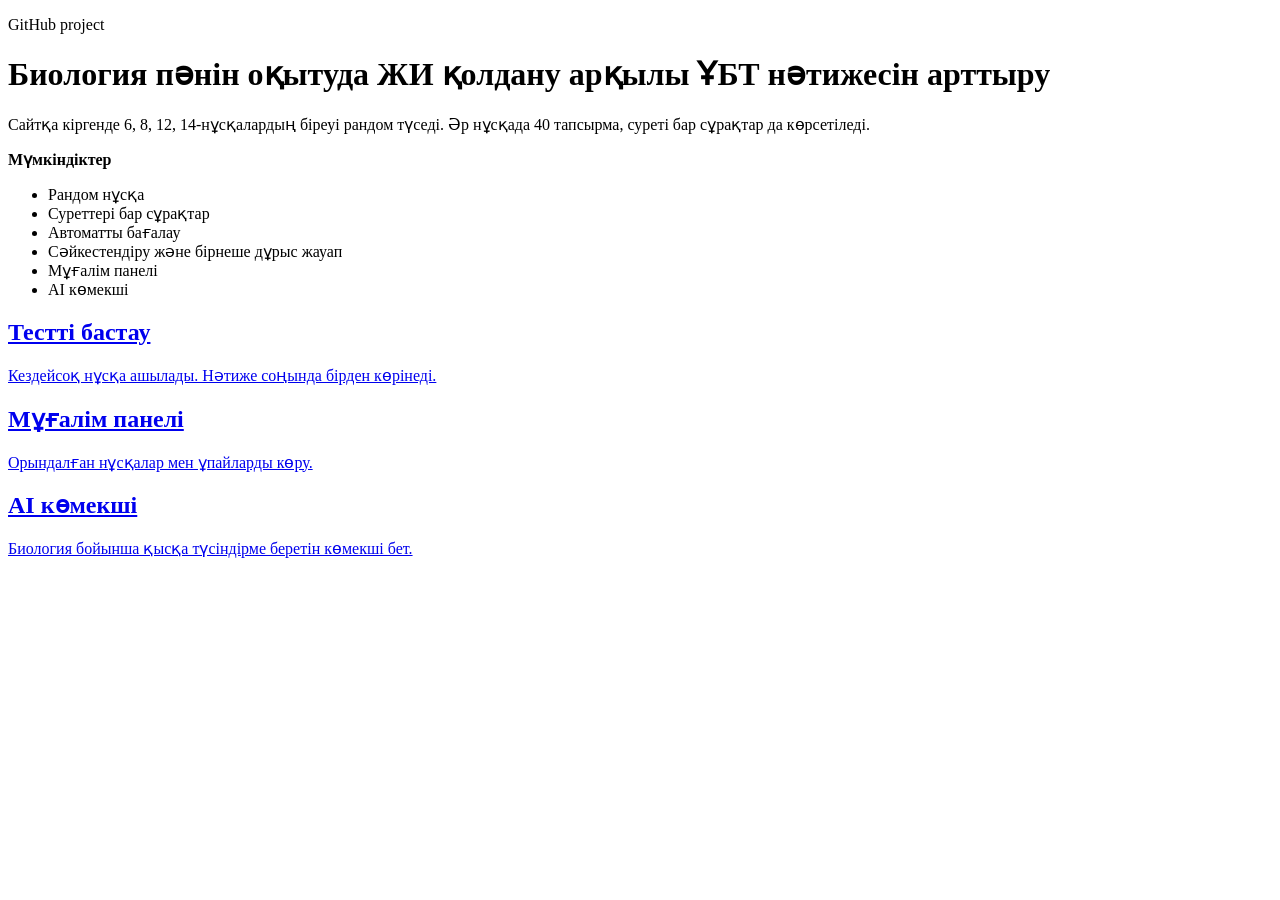
==== index.html @ 014b9c43 "Create index.html" ====
<!doctype html>
<html lang="kk">
<head>
  <meta charset="UTF-8">
  <meta name="viewport" content="width=device-width, initial-scale=1.0">
  <title>ЖИ + Биология ҰБТ</title>
  <link rel="stylesheet" href="style.css">
</head>
<body>
  <div class="shell">
    <header class="hero">
      <div>
        <p class="eyebrow">GitHub project</p>
        <h1>Биология пәнін оқытуда ЖИ қолдану арқылы ҰБТ нәтижесін арттыру</h1>
        <p class="lead">
          Сайтқа кіргенде 6, 8, 12, 14-нұсқалардың біреуі рандом түседі.
          Әр нұсқада 40 тапсырма, суреті бар сұрақтар да көрсетіледі.
        </p>
      </div>

      <div class="hero-card">
        <p><strong>Мүмкіндіктер</strong></p>
        <ul>
          <li>Рандом нұсқа</li>
          <li>Суреттері бар сұрақтар</li>
          <li>Автоматты бағалау</li>
          <li>Сәйкестендіру және бірнеше дұрыс жауап</li>
          <li>Мұғалім панелі</li>
          <li>AI көмекші</li>
        </ul>
      </div>
    </header>

    <main class="grid">
      <a class="card action" href="test.html">
        <h2>Тестті бастау</h2>
        <p>Кездейсоқ нұсқа ашылады. Нәтиже соңында бірден көрінеді.</p>
      </a>

      <a class="card action" href="teacher.html">
        <h2>Мұғалім панелі</h2>
        <p>Орындалған нұсқалар мен ұпайларды көру.</p>
      </a>

      <a class="card action" href="bot.html">
        <h2>AI көмекші</h2>
        <p>Биология бойынша қысқа түсіндірме беретін көмекші бет.</p>
      </a>
    </main>
  </div>
</body>
</html>
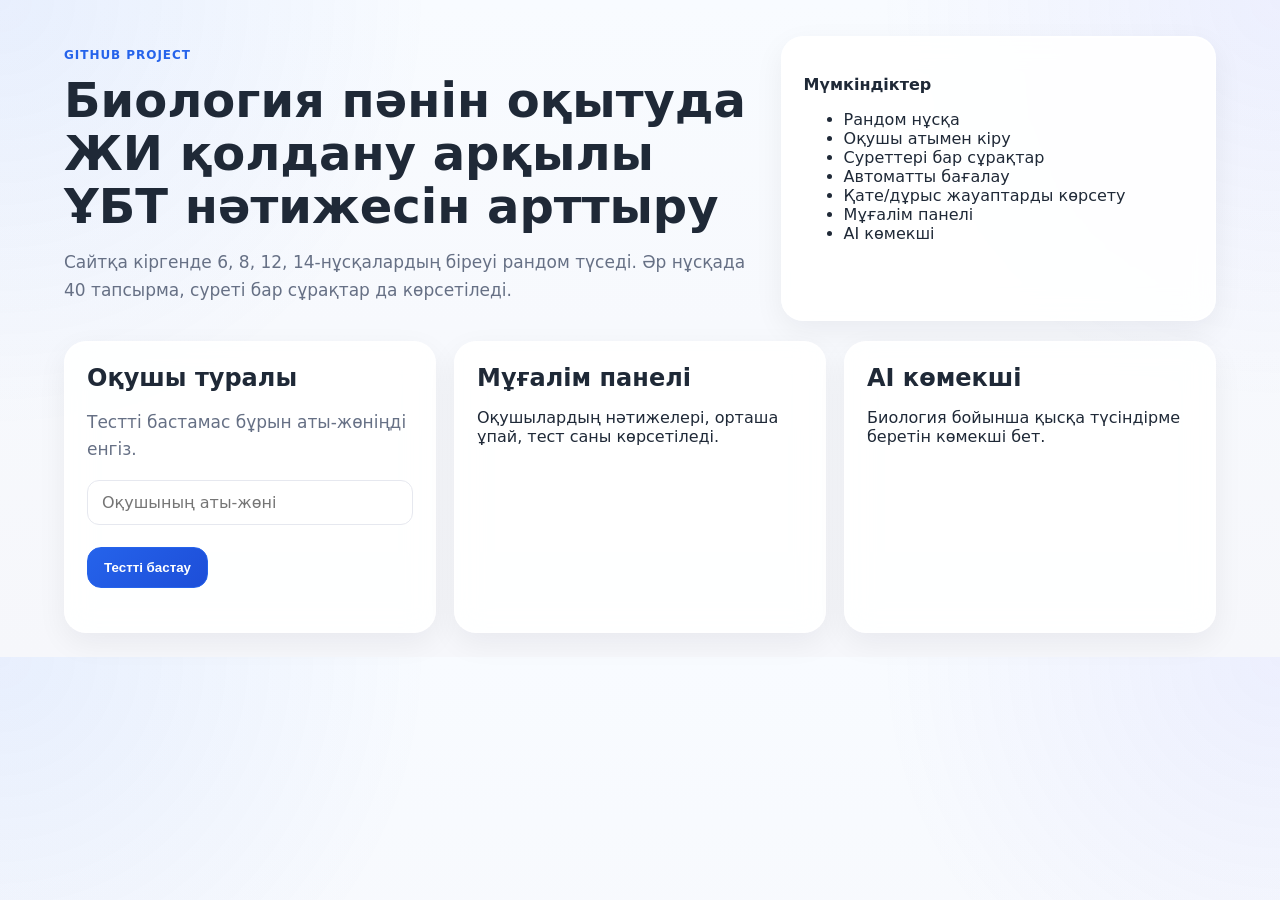
==== commit 91561023: "Update index.html" ====
--- a/index.html
+++ b/index.html
@@ -22,9 +22,10 @@
         <p><strong>Мүмкіндіктер</strong></p>
         <ul>
           <li>Рандом нұсқа</li>
+          <li>Оқушы атымен кіру</li>
           <li>Суреттері бар сұрақтар</li>
           <li>Автоматты бағалау</li>
-          <li>Сәйкестендіру және бірнеше дұрыс жауап</li>
+          <li>Қате/дұрыс жауаптарды көрсету</li>
           <li>Мұғалім панелі</li>
           <li>AI көмекші</li>
         </ul>
@@ -32,14 +33,25 @@
     </header>
 
     <main class="grid">
-      <a class="card action" href="test.html">
-        <h2>Тестті бастау</h2>
-        <p>Кездейсоқ нұсқа ашылады. Нәтиже соңында бірден көрінеді.</p>
-      </a>
+      <section class="card">
+        <h2>Оқушы туралы</h2>
+        <p class="lead">Тестті бастамас бұрын аты-жөніңді енгіз.</p>
+
+        <input
+          type="text"
+          id="studentName"
+          placeholder="Оқушының аты-жөні"
+          class="text-input"
+        >
+
+        <div class="actions">
+          <button class="btn primary" type="button" onclick="startTestWithName()">Тестті бастау</button>
+        </div>
+      </section>
 
       <a class="card action" href="teacher.html">
         <h2>Мұғалім панелі</h2>
-        <p>Орындалған нұсқалар мен ұпайларды көру.</p>
+        <p>Оқушылардың нәтижелері, орташа ұпай, тест саны көрсетіледі.</p>
       </a>
 
       <a class="card action" href="bot.html">
@@ -48,5 +60,21 @@
       </a>
     </main>
   </div>
+
+  <script>
+    function startTestWithName() {
+      const input = document.getElementById('studentName');
+      const name = (input.value || '').trim();
+
+      if (!name) {
+        alert('Оқушының атын енгізіңіз');
+        input.focus();
+        return;
+      }
+
+      localStorage.setItem('studentName', name);
+      window.location.href = 'test.html';
+    }
+  </script>
 </body>
 </html>
--- a/style.css
+++ b/style.css
@@ -0,0 +1,292 @@
+:root{
+  --bg:#f6f7fb;
+  --card:#ffffff;
+  --text:#1f2937;
+  --muted:#667085;
+  --line:#e6e8ef;
+  --brand:#2563eb;
+  --brand2:#0f172a;
+  --ok:#166534;
+  --warn:#92400e;
+}
+
+*{box-sizing:border-box}
+
+body{
+  margin:0;
+  font-family:Inter,system-ui,-apple-system,Segoe UI,Roboto,Arial,sans-serif;
+  background:
+    radial-gradient(circle at top left, rgba(37,99,235,.08), transparent 30%),
+    radial-gradient(circle at top right, rgba(99,102,241,.08), transparent 28%),
+    linear-gradient(180deg,#f8fbff 0%,#f6f7fb 100%);
+  color:var(--text);
+}
+
+.shell{
+  max-width:1200px;
+  margin:0 auto;
+  padding:24px;
+}
+
+.shell.narrow{
+  max-width:900px;
+}
+
+.hero{
+  display:grid;
+  grid-template-columns:1.6fr 1fr;
+  gap:20px;
+  align-items:stretch;
+  margin-top:12px;
+}
+
+.eyebrow{
+  color:var(--brand);
+  font-weight:700;
+  letter-spacing:.08em;
+  text-transform:uppercase;
+  font-size:12px;
+}
+
+h1{
+  font-size:clamp(30px,4vw,48px);
+  line-height:1.1;
+  margin:8px 0 12px;
+}
+
+h2{
+  margin:0 0 12px;
+}
+
+.lead{
+  color:var(--muted);
+  font-size:17px;
+  line-height:1.6;
+}
+
+.hero-card,
+.card{
+  background:rgba(255,255,255,.9);
+  backdrop-filter: blur(14px);
+  border:1px solid rgba(255,255,255,.7);
+  border-radius:22px;
+  box-shadow:
+    0 10px 30px rgba(16,24,40,.06),
+    inset 0 1px 0 rgba(255,255,255,.8);
+  padding:22px;
+}
+
+.grid{
+  display:grid;
+  grid-template-columns:repeat(3,1fr);
+  gap:18px;
+  margin-top:20px;
+}
+
+.action{
+  text-decoration:none;
+  color:inherit;
+  transition:transform .18s ease, box-shadow .18s ease, border-color .18s ease;
+}
+
+.action:hover{
+  transform:translateY(-4px);
+  box-shadow:0 16px 34px rgba(16,24,40,.10);
+  border-color:#d8e4ff;
+}
+
+.topbar{
+  display:flex;
+  justify-content:space-between;
+  align-items:center;
+  margin-bottom:12px;
+}
+
+.back{
+  text-decoration:none;
+  color:var(--brand2);
+  font-weight:700;
+}
+
+.badge{
+  background:linear-gradient(135deg,#eef4ff,#e0ebff);
+  color:var(--brand);
+  padding:8px 12px;
+  border-radius:999px;
+  font-weight:800;
+  border:1px solid #d6e4ff;
+}
+
+.question-card{
+  background:rgba(255,255,255,.94);
+  border:1px solid #e7ebf3;
+  border-radius:20px;
+  padding:20px;
+  margin:16px 0;
+  box-shadow:0 8px 24px rgba(16,24,40,.04);
+}
+
+.q-meta{
+  display:flex;
+  justify-content:space-between;
+  gap:10px;
+  align-items:center;
+  margin-bottom:10px;
+}
+
+.q-number{
+  font-weight:800;
+  color:var(--brand);
+}
+
+.q-type{
+  font-size:12px;
+  color:var(--muted);
+  text-transform:uppercase;
+  letter-spacing:.08em;
+}
+
+.q-text{
+  font-size:18px;
+  font-weight:700;
+  line-height:1.45;
+  margin-bottom:14px;
+}
+
+.options{
+  display:grid;
+  gap:10px;
+}
+
+.option{
+  display:flex;
+  gap:10px;
+  align-items:flex-start;
+  padding:12px 14px;
+  border:1px solid var(--line);
+  border-radius:14px;
+  background:#fafbff;
+  transition:border-color .15s ease, background .15s ease;
+}
+
+.option:hover{
+  border-color:#cbd9ff;
+  background:#f5f8ff;
+}
+
+.option input{
+  margin-top:3px;
+}
+
+.q-image{
+  display:block;
+  max-width:100%;
+  height:auto;
+  margin:10px 0 16px;
+  border-radius:16px;
+  border:1px solid var(--line);
+  background:#fff;
+  box-shadow:0 8px 20px rgba(16,24,40,.05);
+}
+
+.match-grid{
+  display:grid;
+  gap:14px;
+}
+
+.match-row{
+  display:grid;
+  grid-template-columns:minmax(0,1fr) 110px;
+  gap:12px;
+  align-items:center;
+}
+
+.match-row select,
+textarea,
+input[type="text"]{
+  width:100%;
+  padding:12px 14px;
+  border-radius:12px;
+  border:1px solid var(--line);
+  font:inherit;
+  background:#fff;
+}
+
+.actions{
+  display:flex;
+  gap:12px;
+  flex-wrap:wrap;
+  margin:22px 0;
+}
+
+.btn{
+  appearance:none;
+  border:1px solid var(--line);
+  background:#fff;
+  color:var(--text);
+  padding:12px 16px;
+  border-radius:14px;
+  font-weight:800;
+  cursor:pointer;
+  transition:transform .15s ease, box-shadow .15s ease, border-color .15s ease;
+}
+
+.btn:hover{
+  transform:translateY(-1px);
+  box-shadow:0 8px 16px rgba(16,24,40,.06);
+}
+
+.btn.primary{
+  background:linear-gradient(135deg,#2563eb,#1d4ed8);
+  color:#fff;
+  border-color:#2563eb;
+}
+
+.result{
+  margin:24px 0;
+}
+
+.result.good{
+  border-color:#b7e4c7;
+  background:#f3fff7;
+}
+
+.result.bad{
+  border-color:#f2d6a2;
+  background:#fffaf0;
+}
+
+.result-list{
+  display:grid;
+  gap:14px;
+}
+
+.result-item{
+  background:#fff;
+  border:1px solid var(--line);
+  border-radius:16px;
+  padding:16px;
+  box-shadow:0 6px 18px rgba(16,24,40,.04);
+}
+
+.small{
+  font-size:14px;
+  color:var(--muted);
+}
+
+.bot-output{
+  margin-top:16px;
+  white-space:pre-wrap;
+  line-height:1.6;
+}
+
+@media (max-width: 900px){
+  .hero,
+  .grid{
+    grid-template-columns:1fr;
+  }
+
+  .match-row{
+    grid-template-columns:1fr;
+  }
+}
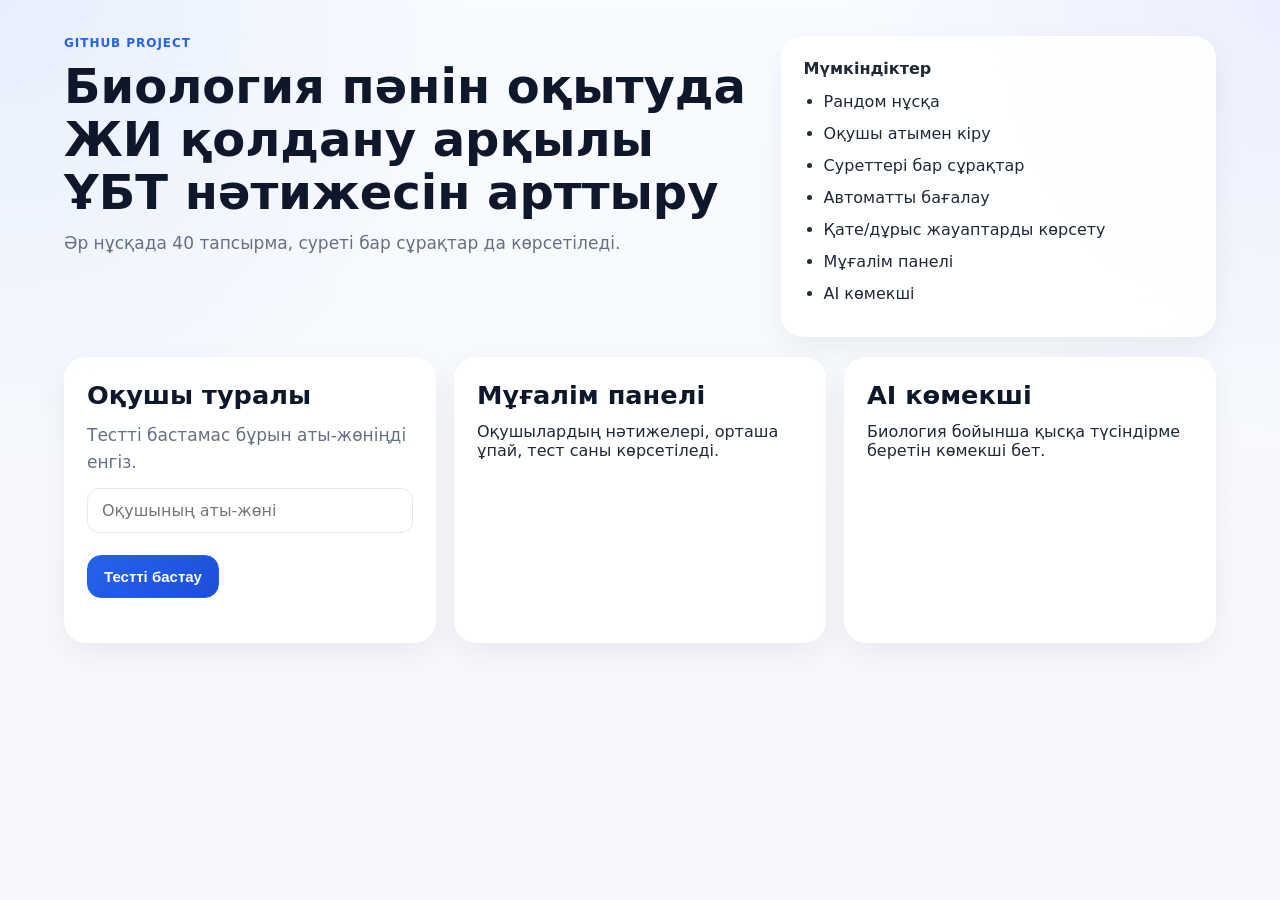
==== commit 178f7dce: "Update index.html" ====
--- a/index.html
+++ b/index.html
@@ -13,7 +13,7 @@
         <p class="eyebrow">GitHub project</p>
         <h1>Биология пәнін оқытуда ЖИ қолдану арқылы ҰБТ нәтижесін арттыру</h1>
         <p class="lead">
-          Сайтқа кіргенде 6, 8, 12, 14-нұсқалардың біреуі рандом түседі.
+          
           Әр нұсқада 40 тапсырма, суреті бар сұрақтар да көрсетіледі.
         </p>
       </div>
--- a/style.css
+++ b/style.css
@@ -1,4 +1,469 @@
 :root{
+  --bg:#f6f7fb;
+  --card:#ffffff;
+  --text:#1f2937;
+  --muted:#667085;
+  --line:#e6e8ef;
+  --brand:#2563eb;
+  --brand-dark:#1d4ed8;
+  --brand2:#0f172a;
+  --ok:#166534;
+  --ok-bg:#f0fdf4;
+  --danger:#dc2626;
+  --danger-bg:#fef2f2;
+  --warn:#92400e;
+  --warn-bg:#fffaf0;
+  --shadow:0 10px 30px rgba(16,24,40,.06);
+  --shadow-soft:0 8px 24px rgba(16,24,40,.04);
+  --radius-xl:22px;
+  --radius-lg:18px;
+  --radius-md:14px;
+  --radius-sm:12px;
+}
+
+*{
+  box-sizing:border-box;
+}
+
+html{
+  scroll-behavior:smooth;
+}
+
+body{
+  margin:0;
+  min-height:100vh;
+  font-family:Inter,system-ui,-apple-system,Segoe UI,Roboto,Arial,sans-serif;
+  color:var(--text);
+  background:
+    radial-gradient(circle at top left, rgba(37,99,235,.08), transparent 30%),
+    radial-gradient(circle at top right, rgba(99,102,241,.08), transparent 28%),
+    linear-gradient(180deg,#f8fbff 0%, #f6f7fb 100%);
+}
+
+img{
+  max-width:100%;
+  display:block;
+}
+
+a{
+  color:inherit;
+}
+
+.shell{
+  max-width:1200px;
+  margin:0 auto;
+  padding:24px;
+}
+
+.shell.narrow{
+  max-width:900px;
+}
+
+.hero{
+  display:grid;
+  grid-template-columns:1.6fr 1fr;
+  gap:20px;
+  align-items:stretch;
+  margin-top:12px;
+}
+
+.eyebrow{
+  margin:0 0 10px;
+  color:var(--brand);
+  font-weight:700;
+  letter-spacing:.08em;
+  text-transform:uppercase;
+  font-size:12px;
+}
+
+h1{
+  margin:8px 0 12px;
+  font-size:clamp(30px,4vw,48px);
+  line-height:1.1;
+  color:var(--brand2);
+}
+
+h2{
+  margin:0 0 12px;
+  font-size:clamp(22px,2vw,30px);
+  color:var(--brand2);
+}
+
+p{
+  margin:0 0 12px;
+}
+
+.lead{
+  color:var(--muted);
+  font-size:17px;
+  line-height:1.6;
+}
+
+.hero-card,
+.card{
+  background:rgba(255,255,255,.9);
+  backdrop-filter:blur(14px);
+  border:1px solid rgba(255,255,255,.7);
+  border-radius:var(--radius-xl);
+  box-shadow:
+    var(--shadow),
+    inset 0 1px 0 rgba(255,255,255,.8);
+  padding:22px;
+}
+
+.grid{
+  display:grid;
+  grid-template-columns:repeat(3,1fr);
+  gap:18px;
+  margin-top:20px;
+}
+
+.action{
+  text-decoration:none;
+  color:inherit;
+  transition:
+    transform .18s ease,
+    box-shadow .18s ease,
+    border-color .18s ease,
+    background .18s ease;
+}
+
+.action:hover{
+  transform:translateY(-4px);
+  box-shadow:0 16px 34px rgba(16,24,40,.10);
+  border-color:#d8e4ff;
+  background:rgba(255,255,255,.98);
+}
+
+.topbar{
+  display:flex;
+  justify-content:space-between;
+  align-items:center;
+  gap:12px;
+  margin-bottom:12px;
+}
+
+.back{
+  text-decoration:none;
+  color:var(--brand2);
+  font-weight:700;
+}
+
+.back:hover{
+  color:var(--brand);
+}
+
+.badge{
+  background:linear-gradient(135deg,#eef4ff,#e0ebff);
+  color:var(--brand);
+  padding:8px 12px;
+  border-radius:999px;
+  font-weight:800;
+  border:1px solid #d6e4ff;
+  white-space:nowrap;
+}
+
+.text-input,
+.match-row select,
+textarea,
+input[type="text"]{
+  width:100%;
+  padding:12px 14px;
+  border-radius:12px;
+  border:1px solid var(--line);
+  font:inherit;
+  color:var(--text);
+  background:#fff;
+  outline:none;
+  transition:border-color .15s ease, box-shadow .15s ease, background .15s ease;
+}
+
+.text-input:focus,
+.match-row select:focus,
+textarea:focus,
+input[type="text"]:focus{
+  border-color:#93c5fd;
+  box-shadow:0 0 0 4px rgba(37,99,235,.12);
+  background:#fff;
+}
+
+textarea{
+  resize:vertical;
+  min-height:120px;
+}
+
+.actions{
+  display:flex;
+  gap:12px;
+  flex-wrap:wrap;
+  margin:22px 0;
+}
+
+.btn{
+  appearance:none;
+  border:1px solid var(--line);
+  background:#fff;
+  color:var(--text);
+  padding:12px 16px;
+  border-radius:14px;
+  font-weight:800;
+  font-size:15px;
+  cursor:pointer;
+  transition:
+    transform .15s ease,
+    box-shadow .15s ease,
+    border-color .15s ease,
+    background .15s ease;
+}
+
+.btn:hover{
+  transform:translateY(-1px);
+  box-shadow:0 8px 16px rgba(16,24,40,.06);
+  border-color:#d6def0;
+}
+
+.btn:active{
+  transform:translateY(0);
+}
+
+.btn.primary{
+  background:linear-gradient(135deg,var(--brand),var(--brand-dark));
+  color:#fff;
+  border-color:var(--brand);
+}
+
+.btn.primary:hover{
+  box-shadow:0 10px 20px rgba(37,99,235,.22);
+}
+
+.question-card{
+  background:rgba(255,255,255,.96);
+  border:1px solid #e7ebf3;
+  border-radius:20px;
+  padding:20px;
+  margin:16px 0;
+  box-shadow:var(--shadow-soft);
+  transition:border-color .15s ease, transform .15s ease;
+}
+
+.q-meta{
+  display:flex;
+  justify-content:space-between;
+  gap:10px;
+  align-items:center;
+  margin-bottom:10px;
+}
+
+.q-number{
+  font-weight:800;
+  color:var(--brand);
+}
+
+.q-type{
+  font-size:12px;
+  color:var(--muted);
+  text-transform:uppercase;
+  letter-spacing:.08em;
+}
+
+.q-text{
+  font-size:18px;
+  font-weight:700;
+  line-height:1.45;
+  margin-bottom:14px;
+  color:var(--brand2);
+}
+
+.q-image{
+  display:block;
+  max-width:100%;
+  height:auto;
+  margin:10px 0 16px;
+  border-radius:16px;
+  border:1px solid var(--line);
+  background:#fff;
+  box-shadow:0 8px 20px rgba(16,24,40,.05);
+}
+
+.options{
+  display:grid;
+  gap:10px;
+}
+
+.option{
+  display:flex;
+  gap:10px;
+  align-items:flex-start;
+  padding:12px 14px;
+  border:1px solid var(--line);
+  border-radius:14px;
+  background:#fafbff;
+  transition:border-color .15s ease, background .15s ease, transform .15s ease;
+}
+
+.option:hover{
+  border-color:#cbd9ff;
+  background:#f5f8ff;
+  transform:translateY(-1px);
+}
+
+.option input{
+  margin-top:3px;
+  accent-color:var(--brand);
+}
+
+.option span{
+  line-height:1.5;
+}
+
+.match-grid{
+  display:grid;
+  gap:14px;
+}
+
+.match-row{
+  display:grid;
+  grid-template-columns:minmax(0,1fr) 110px;
+  gap:12px;
+  align-items:center;
+}
+
+.small{
+  font-size:14px;
+  color:var(--muted);
+  line-height:1.5;
+}
+
+.result{
+  margin:24px 0;
+}
+
+.result.good{
+  border:1px solid #b7e4c7;
+  background:#f3fff7;
+}
+
+.result.bad{
+  border:1px solid #f2d6a2;
+  background:var(--warn-bg);
+}
+
+.result-list{
+  display:grid;
+  gap:14px;
+  margin-top:18px;
+}
+
+.result-item{
+  background:#fff;
+  border:1px solid var(--line);
+  border-radius:16px;
+  padding:16px;
+  box-shadow:0 6px 18px rgba(16,24,40,.04);
+}
+
+.result-item strong{
+  display:block;
+  margin-bottom:8px;
+  color:var(--brand2);
+}
+
+.bot-output{
+  margin-top:16px;
+  white-space:pre-wrap;
+  line-height:1.7;
+  border:1px solid var(--line);
+  border-radius:14px;
+  padding:16px;
+  background:#fcfdff;
+  min-height:70px;
+}
+
+.correct-question{
+  border:2px solid #22c55e;
+  background:var(--ok-bg);
+}
+
+.wrong-question{
+  border:2px solid #ef4444;
+  background:var(--danger-bg);
+}
+
+.question-result{
+  margin-top:14px;
+  padding:12px 14px;
+  border-radius:12px;
+  font-size:14px;
+  line-height:1.6;
+  background:rgba(255,255,255,0.8);
+  border:1px solid #e5e7eb;
+}
+
+.question-result strong{
+  color:var(--brand2);
+}
+
+ul{
+  padding-left:20px;
+  margin:10px 0 0;
+}
+
+li{
+  margin-bottom:8px;
+  line-height:1.5;
+}
+
+@media (max-width: 900px){
+  .hero,
+  .grid{
+    grid-template-columns:1fr;
+  }
+
+  .match-row{
+    grid-template-columns:1fr;
+  }
+
+  .shell{
+    padding:18px;
+  }
+
+  .hero-card,
+  .card,
+  .question-card{
+    padding:18px;
+  }
+
+  .q-text{
+    font-size:17px;
+  }
+}
+
+@media (max-width: 600px){
+  .topbar{
+    flex-direction:column;
+    align-items:flex-start;
+  }
+
+  .actions{
+    flex-direction:column;
+  }
+
+  .btn{
+    width:100%;
+  }
+
+  .badge{
+    align-self:flex-start;
+  }
+
+  h1{
+    font-size:32px;
+  }
+
+  .lead{
+    font-size:16px;
+  }
+}:root{
   --bg:#f6f7fb;
   --card:#ffffff;
   --text:#1f2937;
@@ -290,3 +755,22 @@
     grid-template-columns:1fr;
   }
 }
+.correct-question{
+  border: 2px solid #22c55e;
+  background: #f0fdf4;
+}
+
+.wrong-question{
+  border: 2px solid #ef4444;
+  background: #fef2f2;
+}
+
+.question-result{
+  margin-top: 14px;
+  padding: 12px 14px;
+  border-radius: 12px;
+  font-size: 14px;
+  line-height: 1.6;
+  background: rgba(255,255,255,0.8);
+  border: 1px solid #e5e7eb;
+}
